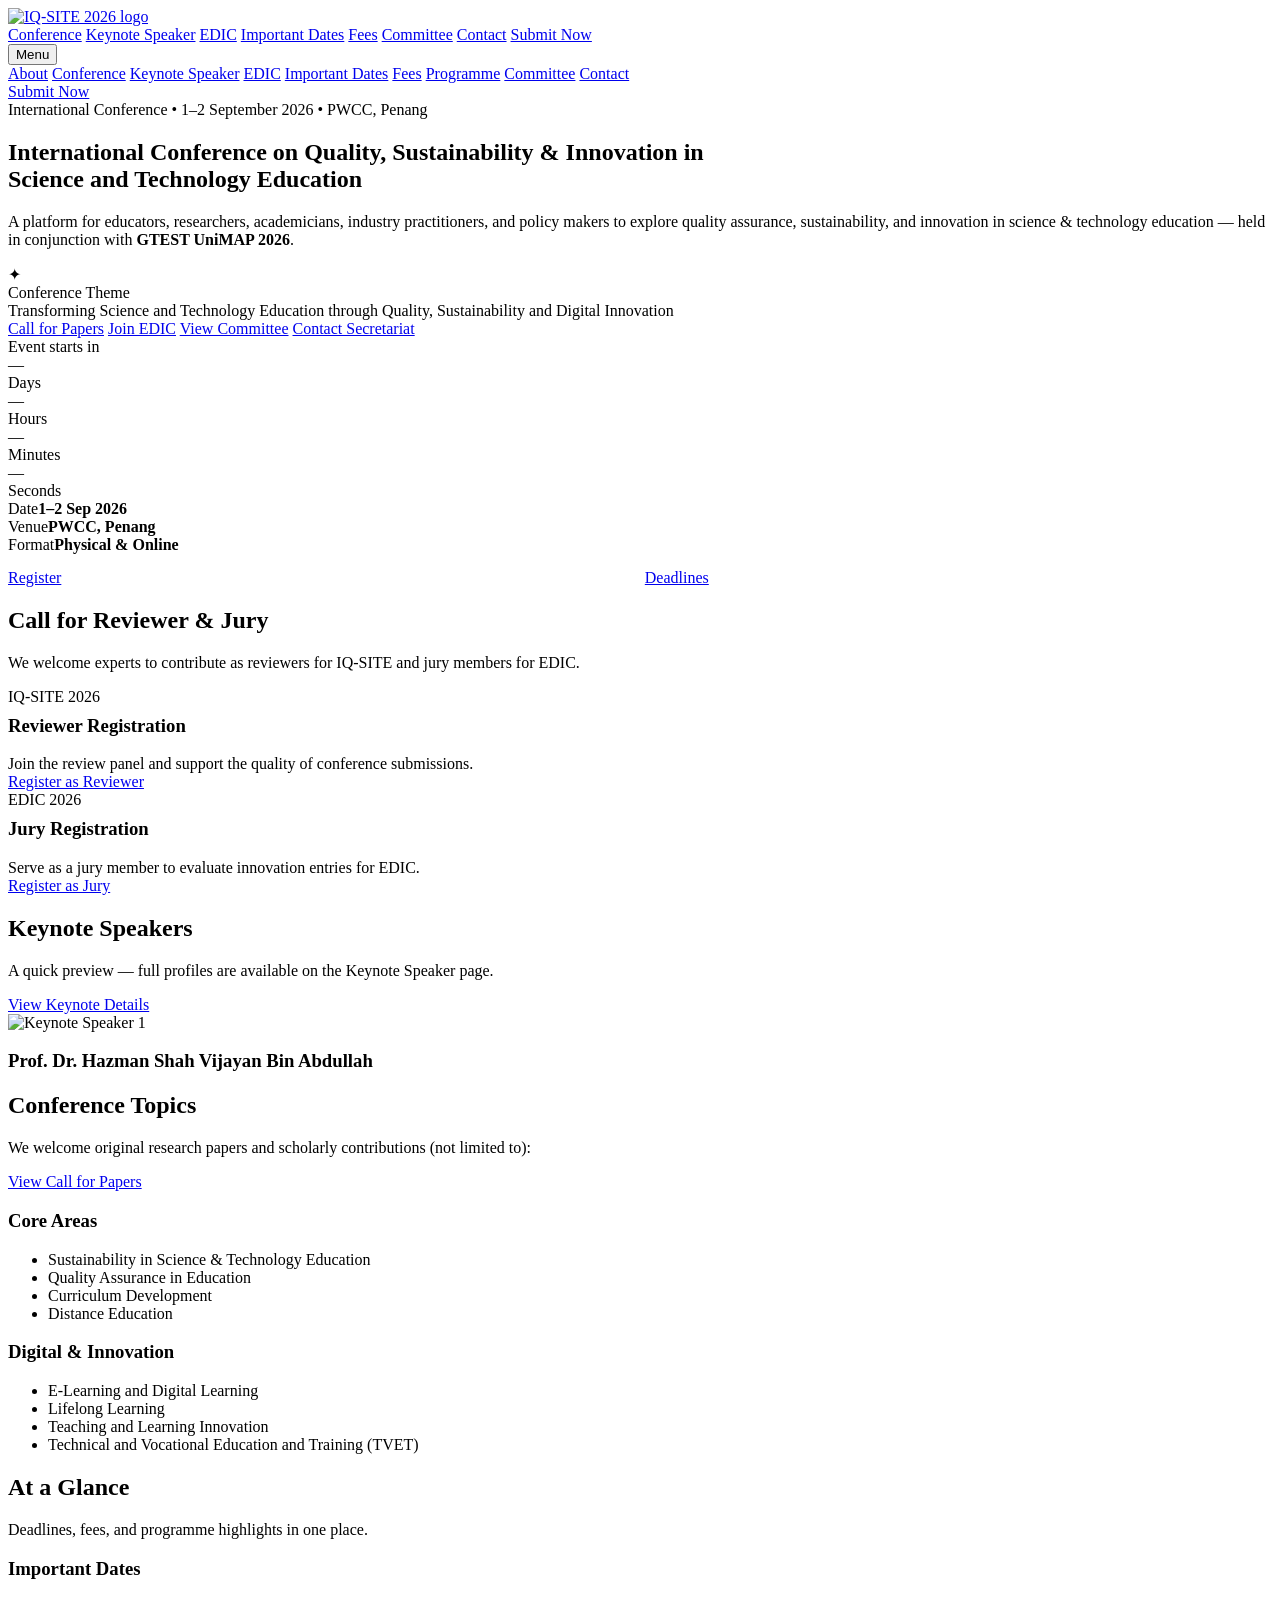
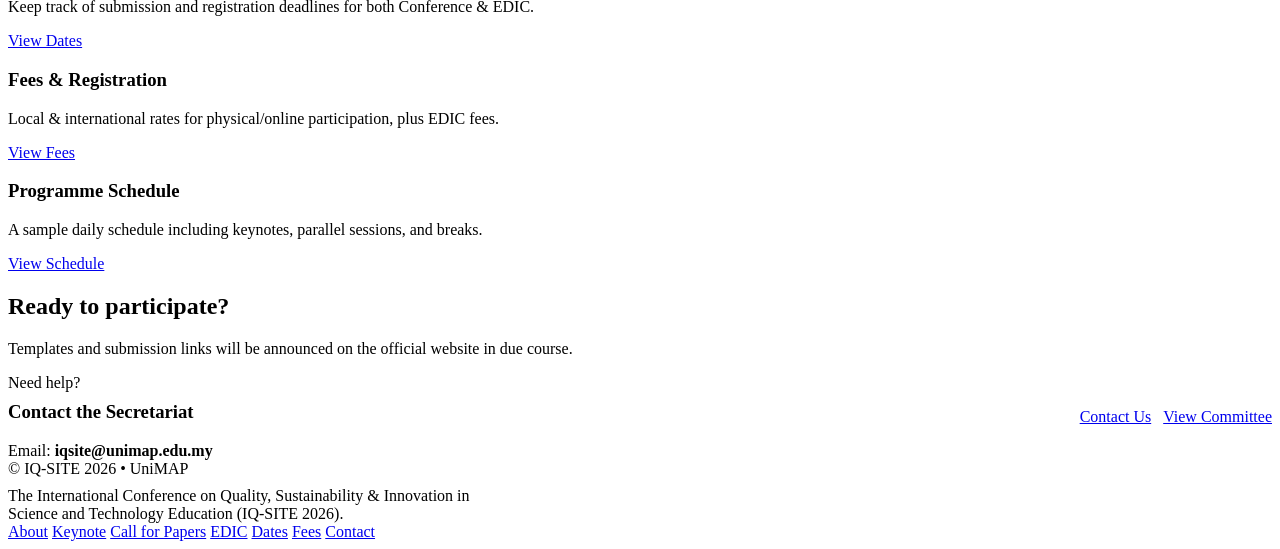
==== index.html @ a496e846 "Add files via upload" ====
<!doctype html>
<html lang="en">

<head>
  <meta charset="utf-8" />
  <meta name="viewport" content="width=device-width, initial-scale=1" />
  <meta name="color-scheme" content="dark light" />
  <title>IQ-SITE 2026 | Home</title>
  <link rel="stylesheet" href="assets/css/style.css" />
</head>

<body>
  <div class="blob b1"></div>
  <div class="blob b2"></div>
  <div class="blob b3"></div>

  <header>
    <div class="container nav">
      <a class="brand" href="index.html" aria-label="IQ-SITE 2026 Home">
        <img class="brand-logo" src="assets/img/logo.jpg" alt="IQ-SITE 2026 logo" />
      </a>

      <nav class="navlinks" aria-label="Primary">
        <a href="pages/conference.html">Conference</a>
        <a href="pages/keynote.html">Keynote Speaker</a>
        <a href="pages/edic.html">EDIC</a>
        <a href="pages/dates.html">Important Dates</a>
        <a href="pages/fees.html">Fees</a>
        <a href="pages/committee.html">Committee</a>
        <a href="pages/contact.html">Contact</a>
        <a class="btn small primary nav-cta" href="https://confbay.com/" target="_blank" rel="noopener">Submit Now</a>
      </nav>

      <button class="menu-btn" id="menuBtn" aria-expanded="false" aria-controls="menuPanel">Menu</button>
    </div>

    <div class="container menu-panel" id="menuPanel" aria-label="Mobile menu">
      <a href="pages/about.html">About</a>
      <a href="pages/conference.html">Conference</a>
      <a href="pages/keynote.html">Keynote Speaker</a>
      <a href="pages/edic.html">EDIC</a>
      <a href="pages/dates.html">Important Dates</a>
      <a href="pages/fees.html">Fees</a>
      <a href="pages/programme.html">Programme</a>
      <a href="pages/committee.html">Committee</a>
      <a href="pages/contact.html">Contact</a>
      <div class="menu-cta">
        <a class="btn primary" href="https://confbay.com/" target="_blank" rel="noopener">Submit Now</a>
      </div>
    </div>
  </header>


  <main>
    <section class="hero">
      <div class="container hero-grid">
        <div>
          <div class="badge reveal">International Conference • 1–2 September 2026 • PWCC, Penang</div>
          <h1 class="reveal">International Conference on Quality, Sustainability &amp; Innovation in<br />Science and
            Technology Education</h1>
          <p class="lead reveal">
            A platform for educators, researchers, academicians, industry practitioners, and policy makers to explore
            quality assurance, sustainability, and innovation in science &amp; technology education — held in
            conjunction
            with <strong>GTEST UniMAP 2026</strong>.
          </p>



<div class="theme-banner reveal">
  <div class="theme-icon" aria-hidden="true">✦</div>
  <div class="theme-content">
    <div class="theme-label">Conference Theme</div>
    <div class="theme-title">
      Transforming Science and Technology Education through Quality, Sustainability and Digital Innovation
    </div>
  </div>
</div>

          <div class="hero-actions reveal">
            <a class="btn primary" href="pages/conference.html">Call for Papers</a>
            <a class="btn" href="pages/edic.html">Join EDIC</a>
            <a class="btn" href="pages/committee.html">View Committee</a>
            <a class="btn ghost" href="pages/contact.html">Contact Secretariat</a>
          </div>
        </div>

        <aside class="hero-card reveal" aria-label="Event at a glance">
          <div class="img" role="img" aria-label="Venue placeholder image"></div>
          <div class="body">
            <div class="kicker">Event starts in</div>
            <div id="countdown" class="countdown" aria-live="polite">
              <div class="pill">
                <div class="num" id="cdDays">—</div>
                <div class="lbl">Days</div>
              </div>
              <div class="pill">
                <div class="num" id="cdHours">—</div>
                <div class="lbl">Hours</div>
              </div>
              <div class="pill">
                <div class="num" id="cdMins">—</div>
                <div class="lbl">Minutes</div>
              </div>
              <div class="pill">
                <div class="num" id="cdSecs">—</div>
                <div class="lbl">Seconds</div>
              </div>
            </div>

            <div class="meta">
              <div class="row"><span>Date</span><strong>1–2 Sep 2026</strong></div>
              <div class="row"><span>Venue</span><strong>PWCC, Penang</strong></div>
              <div class="row"><span>Format</span><strong>Physical &amp; Online</strong></div>
            </div>

            <div style="display:flex; gap:.6rem; flex-wrap:wrap; margin-top: .95rem;">
              <a class="btn primary" href="pages/fees.html" style="flex:1;">Register</a>
              <a class="btn" href="pages/dates.html" style="flex:1;">Deadlines</a>
            </div>
          </div>
        </aside>
      </div>
    </section>

<section id="call-reviewer-jury">
  <div class="container">
    <div class="section-head">
      <div>
        <h2 class="reveal">Call for Reviewer &amp; Jury</h2>
        <p class="reveal">We welcome experts to contribute as reviewers for IQ-SITE and jury members for EDIC.</p>
      </div>
    </div>

    <div class="card reveal call-card">
      <div class="call-grid">
        <div>
          <div class="badge">IQ-SITE 2026</div>
          <h3 style="margin-top:.55rem;">Reviewer Registration</h3>
          <p class="muted" style="margin:.2rem 0 0;">
            Join the review panel and support the quality of conference submissions.
          </p>
          <div class="call-actions">
            <a class="btn primary" href="REPLACE_REVIEWER_LINK" target="_blank" rel="noopener">Register as Reviewer</a>
          </div>
        </div>

        <div>
          <div class="badge">EDIC 2026</div>
          <h3 style="margin-top:.55rem;">Jury Registration</h3>
          <p class="muted" style="margin:.2rem 0 0;">
            Serve as a jury member to evaluate innovation entries for EDIC.
          </p>
          <div class="call-actions">
            <a class="btn" href="jury_registration.html">Register as Jury</a>
          </div>
        </div>
      </div>
    </div>

  </div>
</section>

    <section id="keynotes">
      <div class="container">
        <div class="section-head">
          <div>
            <h2 class="reveal">Keynote Speakers</h2>
            <p class="reveal">A quick preview — full profiles are available on the Keynote Speaker page.</p>
          </div>
          <a class="btn reveal" href="pages/keynote.html">View Keynote Details</a>
        </div>

        <div class="grid3">
          <article class="card reveal keynote-mini">
            <img class="avatar" src="assets/img/keynote-1.jpg" alt="Keynote Speaker 1" />
            <h3>Prof. Dr. Hazman Shah Vijayan Bin Abdullah</h3>
          </article>

          <!-----
          <article class="card reveal keynote-mini">
            <img class="avatar" src="assets/img/keynote-2.jpg" alt="Keynote Speaker 2" />
            <h3>Prof. / Dr. Full Name</h3>
            <p class="muted">Institution / Organization</p>
          </article>

          <article class="card reveal keynote-mini">
            <img class="avatar" src="assets/img/keynote-3.jpg" alt="Keynote Speaker 3" />
            <h3>Prof. / Dr. Full Name</h3>
            <p class="muted">Institution / Organization</p>
          </article>

          -->
        </div>
      </div>
    </section>

    <section>
      <div class="container">
        <div class="section-head">
          <div>
            <h2 class="reveal">Conference Topics</h2>
            <p class="reveal">We welcome original research papers and scholarly contributions (not limited to):</p>
          </div>
          <a class="btn reveal" href="pages/conference.html">View Call for Papers</a>
        </div>

        <div class="grid2">
          <div class="card reveal">
            <h3>Core Areas</h3>
            <ul class="list">
              <li>Sustainability in Science &amp; Technology Education</li>
              <li>Quality Assurance in Education</li>
              <li>Curriculum Development</li>
              <li>Distance Education</li>
            </ul>
          </div>
          <div class="card reveal">
            <h3>Digital &amp; Innovation</h3>
            <ul class="list">
              <li>E-Learning and Digital Learning</li>
              <li>Lifelong Learning</li>
              <li>Teaching and Learning Innovation</li>
              <li>Technical and Vocational Education and Training (TVET)</li>
            </ul>
          </div>
        </div>
      </div>
    </section>

    <section>
      <div class="container">
        <div class="section-head">
          <div>
            <h2 class="reveal">At a Glance</h2>
            <p class="reveal">Deadlines, fees, and programme highlights in one place.</p>
          </div>
        </div>

        <div class="grid3">
          <div class="card reveal">
            <h3>Important Dates</h3>
            <p>Keep track of submission and registration deadlines for both Conference &amp; EDIC.</p>
            <div style="margin-top: .9rem;">
              <a class="btn" href="pages/dates.html">View Dates</a>
            </div>
          </div>

          <div class="card reveal">
            <h3>Fees &amp; Registration</h3>
            <p>Local &amp; international rates for physical/online participation, plus EDIC fees.</p>
            <div style="margin-top: .9rem;">
              <a class="btn" href="pages/fees.html">View Fees</a>
            </div>
          </div>

          <div class="card reveal">
            <h3>Programme Schedule</h3>
            <p>A sample daily schedule including keynotes, parallel sessions, and breaks.</p>
            <div style="margin-top: .9rem;">
              <a class="btn" href="pages/programme.html">View Schedule</a>
            </div>
          </div>
        </div>
      </div>
    </section>

    <section>
      <div class="container">
        <div class="section-head">
          <div>
            <h2 class="reveal">Ready to participate?</h2>
            <p class="reveal">Templates and submission links will be announced on the official website in due course.
            </p>
          </div>
        </div>

        <div class="card reveal"
          style="display:flex; align-items:center; justify-content:space-between; gap: 1rem; flex-wrap:wrap;">
          <div>
            <div class="badge">Need help?</div>
            <h3 style="margin-top:.55rem;">Contact the Secretariat</h3>
            <p style="margin:.2rem 0 0; color: var(--muted);">Email: <strong>iqsite@unimap.edu.my</strong></p>
          </div>
          <div style="display:flex; gap:.75rem; flex-wrap:wrap;">
            <a class="btn primary" href="pages/contact.html">Contact Us</a>
            <a class="btn" href="pages/committee.html">View Committee</a>
          </div>
        </div>
      </div>
    </section>
  </main>


  <footer>
    <div class="container footer-grid">
      <div>
        <div class="badge">© <span id="year"></span> IQ-SITE 2026 • UniMAP</div>
        <div class="muted" style="margin-top:.6rem; max-width: 62ch;">
          The International Conference on Quality, Sustainability &amp; Innovation in Science and Technology Education
          (IQ-SITE 2026).
        </div>
      </div>
      <div class="links">
        <a href="pages/about.html">About</a>
        <a href="pages/keynote.html">Keynote</a>
        <a href="pages/conference.html">Call for Papers</a>
        <a href="pages/edic.html">EDIC</a>
        <a href="pages/dates.html">Dates</a>
        <a href="pages/fees.html">Fees</a>
        <a href="pages/contact.html">Contact</a>
      </div>
    </div>
  </footer>

  <script src="assets/js/main.js"></script>
</body>

</html>
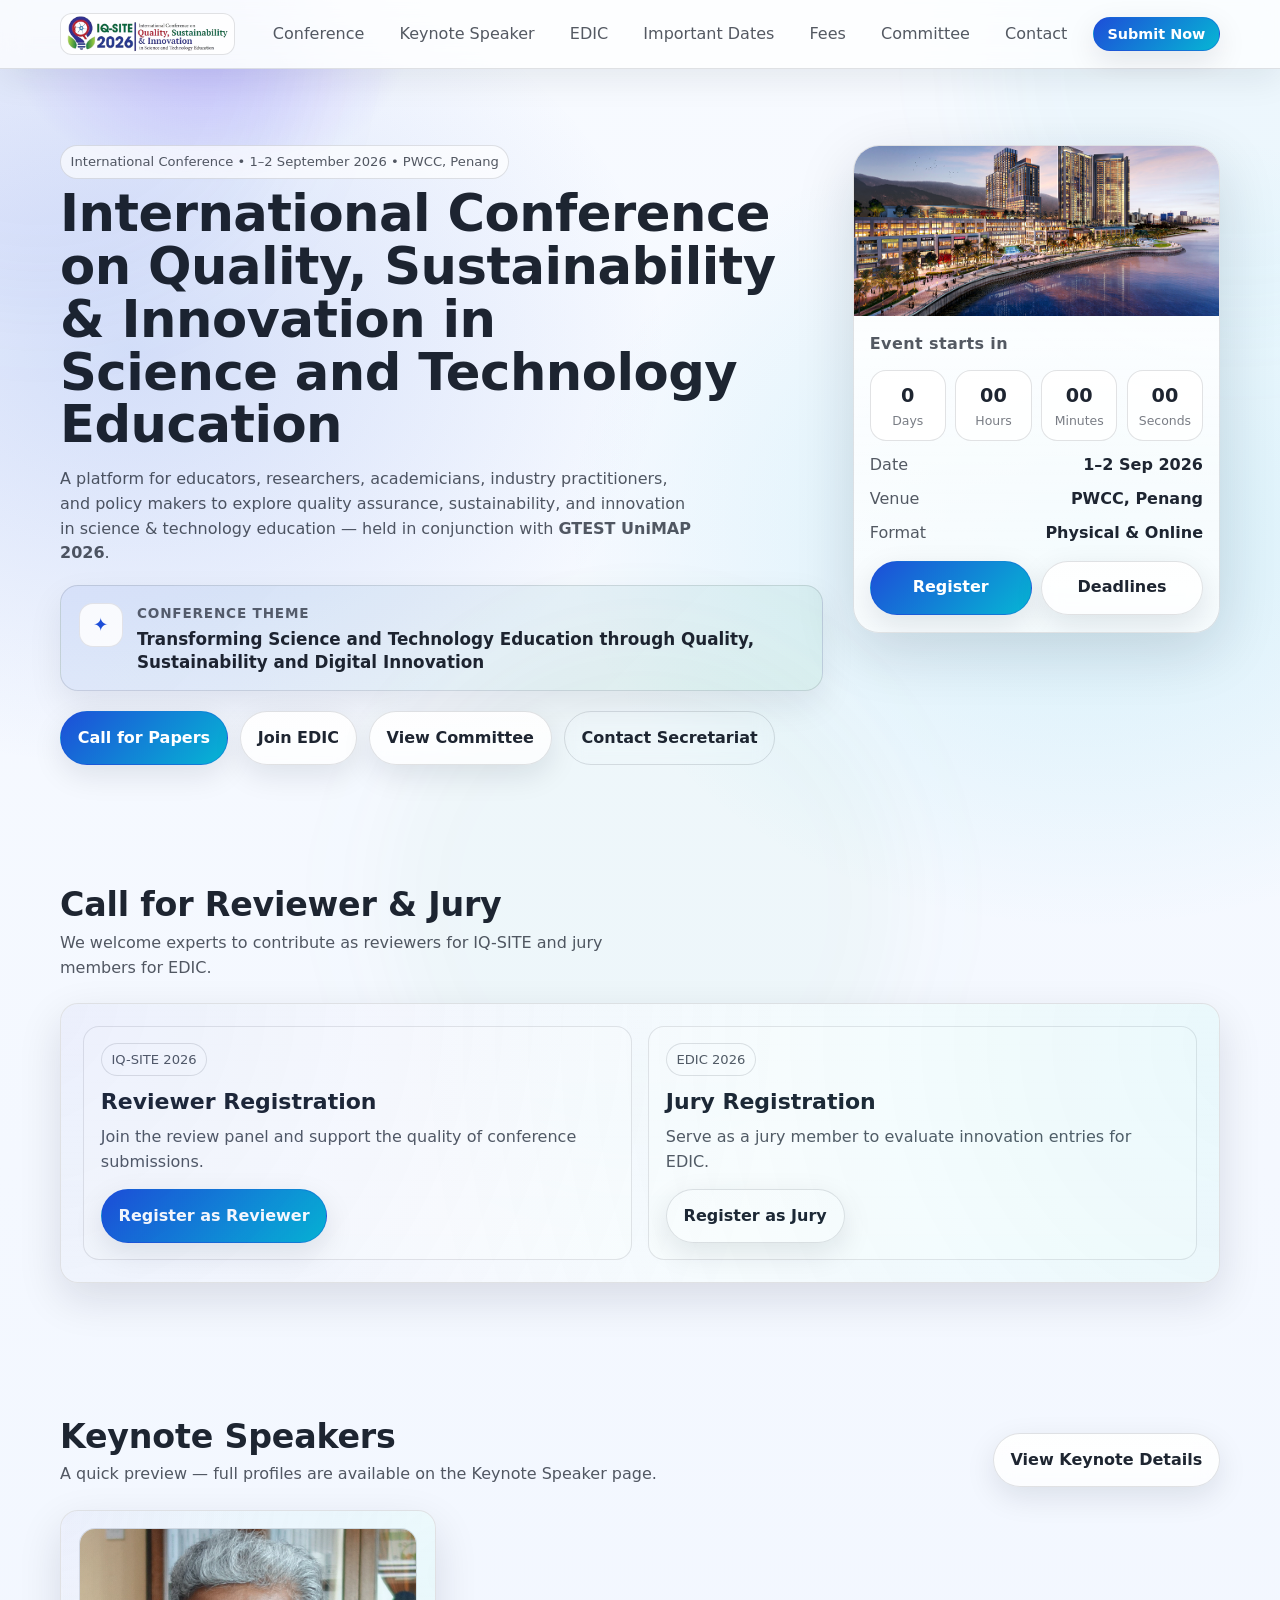
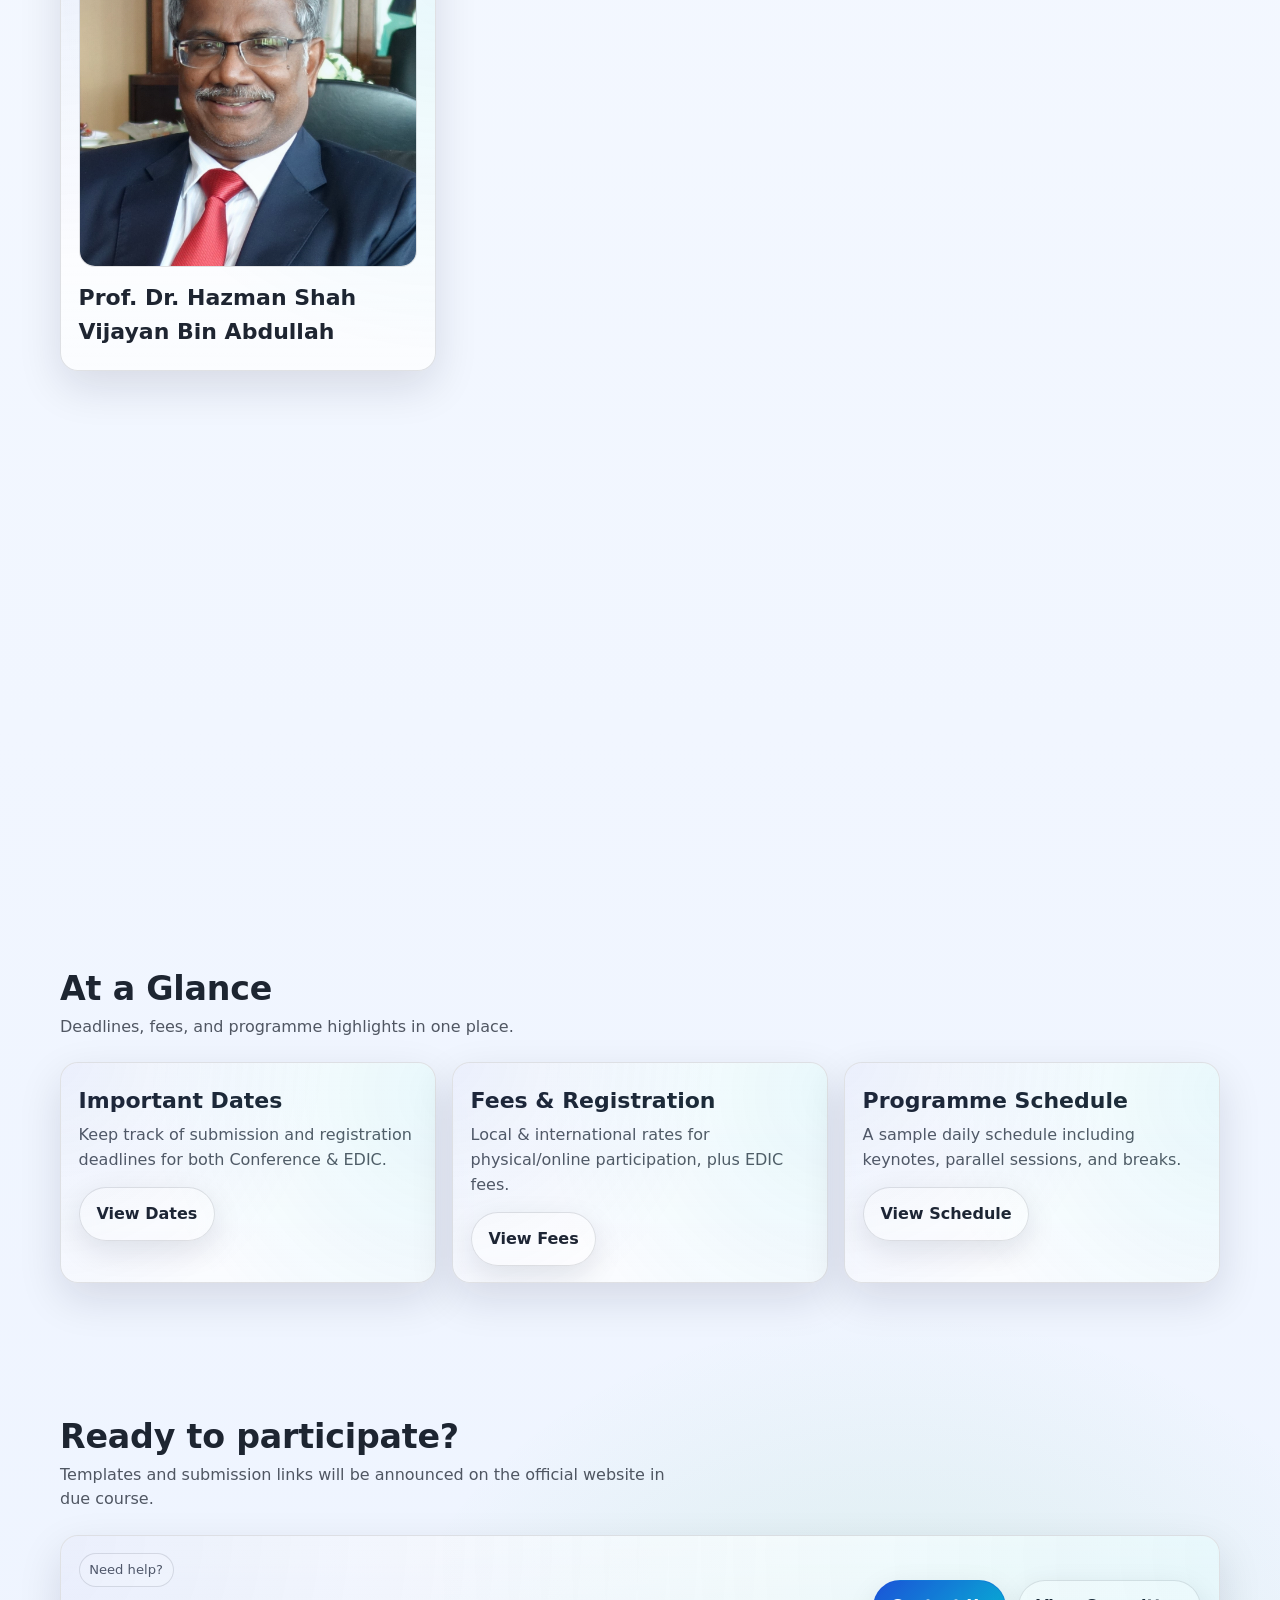
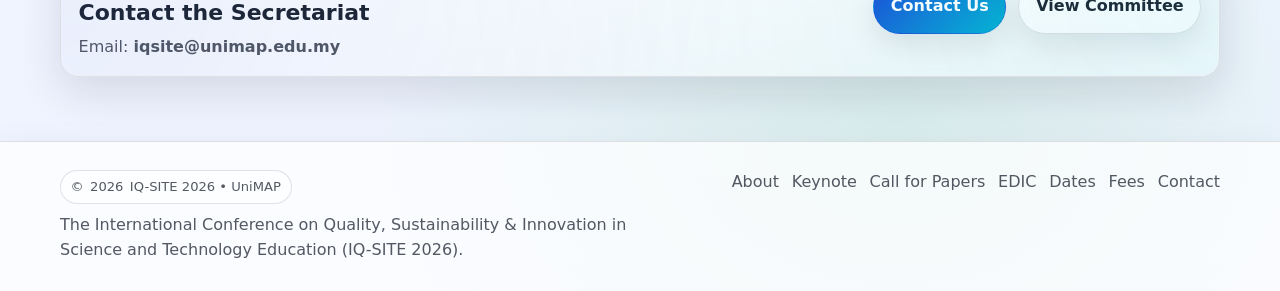
==== commit dd7d5754: "Add files via upload" ====
--- a/assets/css/style.css
+++ b/assets/css/style.css
@@ -0,0 +1,1069 @@
+/* IQ-SITE 2026 — Elegant conference microsite
+   External CSS (FINAL) — Mobile & Tablet Friendly
+   -------------------------------------------------- */
+
+:root{
+  /* Light & bright palette (confirmed) */
+  --bg0:#F7FAFF;
+  --bg1:#EEF4FF;
+
+  --card: rgba(255,255,255,.78);
+  --card2: rgba(255,255,255,.90);
+  --stroke: rgba(12,18,32,.12);
+
+  --text: rgba(11,18,32,.92);
+  --muted: rgba(11,18,32,.70);
+  --muted2: rgba(11,18,32,.55);
+
+  /* Core brand */
+  --brand:#1D4ED8;   /* IQ blue */
+  --brand2:#06B6D4;  /* cyan */
+  --good:#16A34A;    /* sustainability green */
+
+  /* EDIC accents */
+  --warn:#F97316;    /* orange */
+  --accent:#7C3AED;  /* purple */
+  --bad:#EF4444;     /* red */
+
+  --shadow: 0 18px 60px rgba(14,20,40,.14);
+  --radius: 18px;
+  --radius2: 26px;
+
+  --max: 1160px;
+  --pad: clamp(16px, 3vw, 28px);
+  --h1: clamp(30px, 4vw, 54px);
+  --h2: clamp(22px, 2.6vw, 34px);
+  --h3: clamp(16px, 1.8vw, 22px);
+  --body: clamp(14px, 1.25vw, 16px);
+}
+
+*{ box-sizing:border-box; }
+html{ scroll-behavior:smooth; overflow-x:hidden; } /* IMPORTANT: stop mobile horizontal scroll */
+body{
+  margin:0;
+  font-family: ui-sans-serif, system-ui, -apple-system, Segoe UI, Roboto, Inter, Arial, "Apple Color Emoji","Segoe UI Emoji";
+  font-size: var(--body);
+  line-height:1.55;
+  color:var(--text);
+  background: radial-gradient(900px 700px at 10% 10%, rgba(29,78,216,.16), transparent 60%),
+              radial-gradient(900px 700px at 85% 15%, rgba(6,182,212,.14), transparent 58%),
+              radial-gradient(900px 700px at 70% 95%, rgba(22,163,74,.10), transparent 58%),
+              linear-gradient(180deg, var(--bg0), var(--bg1));
+  overflow-x:hidden; /* IMPORTANT: stop mobile horizontal scroll */
+}
+
+a{ color:inherit; text-decoration:none; }
+a:hover{ text-decoration:underline; }
+img{ max-width:100%; display:block; }
+
+.container{
+  width: min(var(--max), calc(100% - 2*var(--pad)));
+  margin: 0 auto;
+}
+
+/* Buttons */
+.btn{
+  display:inline-flex; align-items:center; justify-content:center; gap:.55rem;
+  padding: .85rem 1.05rem;
+  border-radius: 999px;
+  border:1px solid var(--stroke);
+  background: linear-gradient(180deg, rgba(255,255,255,.92), rgba(255,255,255,.72));
+  backdrop-filter: blur(10px);
+  -webkit-backdrop-filter: blur(10px);
+  box-shadow: 0 10px 30px rgba(14,20,40,.10);
+  transition: transform .2s ease, border-color .2s ease, background .2s ease, box-shadow .2s ease;
+  font-weight: 650;
+}
+.btn:hover{
+  transform: translateY(-2px);
+  text-decoration:none;
+  border-color: rgba(12,18,32,.20);
+  box-shadow: 0 14px 44px rgba(14,20,40,.12);
+}
+.btn:active{ transform: translateY(0px); }
+.btn.primary{
+  border-color: rgba(29,78,216,.35);
+  background: linear-gradient(135deg, var(--brand), var(--brand2));
+  color: #ffffff;
+}
+.btn.ghost{
+  background: transparent;
+  border-color: var(--stroke);
+  box-shadow: none;
+}
+.badge{
+  display:inline-flex; align-items:center; gap:.4rem;
+  padding:.35rem .6rem;
+  border-radius: 999px;
+  font-size: .82rem;
+  color: var(--muted);
+  border:1px solid var(--stroke);
+  background: rgba(255,255,255,.65);
+}
+.muted{ color: var(--muted); }
+
+/* Top nav */
+header{
+  position: sticky; top:0; z-index: 50;
+  backdrop-filter: blur(14px);
+  -webkit-backdrop-filter: blur(14px);
+  background: rgba(255,255,255,.72);
+  box-shadow: 0 10px 34px rgba(14,20,40,.08);
+  border-bottom: 1px solid var(--stroke);
+}
+.nav{
+  display:flex; align-items:center; justify-content:space-between;
+  padding: .8rem 0;
+}
+.brand{ display:flex; align-items:center; gap:.75rem; }
+
+.brand-logo{
+  height: 42px;
+  width: auto;
+  max-width: 220px;
+  object-fit: contain;
+  border-radius: 12px;
+  border: 1px solid var(--stroke);
+  background: rgba(255,255,255,.80);
+}
+
+.navlinks{ display:flex; gap:.8rem; align-items:center; }
+.navlinks a{
+  padding:.55rem .7rem;
+  border-radius: 999px;
+  color: var(--muted);
+  transition: background .2s ease, color .2s ease;
+}
+.navlinks a:hover{
+  background: rgba(11,18,32,.04);
+  color: var(--text);
+  text-decoration:none;
+}
+.navlinks .btn.small{
+  padding: .55rem .85rem;
+  font-size: .9rem;
+  line-height: 1;
+}
+.navlinks .nav-cta{ margin-left: .1rem; }
+
+.menu-btn{
+  display:none;
+  border:1px solid var(--stroke);
+  background: rgba(255,255,255,.65);
+  color: var(--text);
+  border-radius: 12px;
+  padding:.55rem .7rem;
+}
+
+/* Mobile menu panel (JS toggle) */
+.menu-panel{
+  display:none;
+  padding: 0 0 1rem 0;
+}
+.menu-panel a{
+  display:block;
+  padding:.75rem .5rem;
+  color: var(--muted);
+  border-radius: 12px;
+}
+.menu-panel a:hover{
+  background: rgba(11,18,32,.04);
+  color: var(--text);
+  text-decoration:none;
+}
+.menu-cta{ margin-top: .75rem; }
+.menu-cta .btn{ width: 100%; }
+
+/* EDIC logo placeholder styles */
+.edic-logo-wrap{
+  display:flex;
+  align-items:center;
+  gap: 1rem;
+  flex-wrap:wrap;
+  margin-top: .9rem;
+}
+.edic-logo{
+  height: 72px;
+  width: auto;
+  max-width: 320px;
+  object-fit: contain;
+  border-radius: 14px;
+  border: 1px solid var(--stroke);
+  background: rgba(255,255,255,.85);
+  padding: .35rem .55rem;
+}
+
+/* Keynote mini avatar (square) */
+.avatar{
+  width: 100%;
+  aspect-ratio: 1 / 1;
+  height: auto;
+  border-radius: 16px;
+  object-fit: cover;
+  object-position: center;
+  border: 1px solid var(--stroke);
+  background: rgba(255,255,255,.85);
+  margin-bottom: .85rem;
+}
+
+/* Keynote detail row (small photo left) */
+.keynote-row{
+  display:flex;
+  gap: 1rem;
+  align-items:center;
+  flex-wrap:wrap;
+}
+.keynote-photo{
+  width: 96px;
+  height: 96px;
+  border-radius: 18px;
+  object-fit: cover;
+  border: 1px solid var(--stroke);
+  background: rgba(255,255,255,.85);
+}
+
+hr.soft{
+  border: 0;
+  border-top: 1px solid var(--stroke);
+  margin: 1rem 0;
+}
+
+/* Hero */
+.hero{
+  position: relative;
+  padding: clamp(46px, 6vw, 76px) 0 clamp(30px, 4vw, 50px);
+  overflow:hidden; /* IMPORTANT: prevent pseudo-element causing horizontal scroll on iOS */
+}
+.hero::before{
+  content:"";
+  position:absolute;
+  inset: -240px -80px auto -80px;
+  height: 520px;
+  background: radial-gradient(closest-side at 20% 40%, rgba(124,92,255,.32), transparent 70%),
+              radial-gradient(closest-side at 72% 25%, rgba(0,215,255,.22), transparent 70%);
+  pointer-events:none;
+}
+.hero-grid{
+  display:grid;
+  grid-template-columns: 1.35fr .65fr;
+  gap: clamp(18px, 3vw, 30px);
+  align-items: start;
+}
+
+.kicker{ color: var(--muted); font-weight:650; letter-spacing: .4px; }
+h1{ margin:.55rem 0 1rem; font-size: var(--h1); line-height:1.03; letter-spacing:-.5px; }
+.lead{ color: var(--muted); max-width: 62ch; }
+.hero-actions{ display:flex; gap:.75rem; flex-wrap:wrap; margin-top: 1.25rem; }
+
+.hero-card{
+  border-radius: var(--radius2);
+  border: 1px solid var(--stroke);
+  background: linear-gradient(180deg, rgba(255,255,255,.92), rgba(255,255,255,.72));
+  box-shadow: var(--shadow);
+  overflow:hidden;
+  position: relative;
+}
+.hero-card .img{
+  height: 170px;
+  background: url("../img/pwcc.jpg") center/cover no-repeat;
+  filter: saturate(1.05) contrast(1.04);
+}
+.hero-card .body{ padding: 1rem 1rem 1.1rem; }
+.hero-card .meta{
+  display:grid; gap:.55rem;
+  margin-top:.75rem;
+}
+.meta .row{
+  display:flex; justify-content:space-between; gap:.75rem;
+  color: var(--muted);
+}
+.meta .row strong{ color: var(--text); font-weight: 650; }
+
+/* Countdown */
+.countdown{
+  display:grid;
+  grid-template-columns: repeat(4, 1fr);
+  gap:.6rem;
+  margin-top: .8rem;
+}
+.pill{
+  text-align:center;
+  padding:.65rem .4rem;
+  border-radius: 16px;
+  border: 1px solid var(--stroke);
+  background: rgba(255,255,255,.85);
+}
+.pill .num{ font-size: 1.2rem; font-weight: 800; letter-spacing:.2px; }
+.pill .lbl{ font-size: .78rem; color: var(--muted2); }
+
+/* Sections */
+section{ padding: clamp(36px, 5vw, 70px) 0; }
+.section-head{
+  display:flex; align-items:flex-end; justify-content:space-between;
+  gap: 1rem;
+  margin-bottom: 1.4rem;
+}
+.section-head h2{ margin:0; font-size: var(--h2); letter-spacing:-.2px; }
+.section-head p{ margin:0; color: var(--muted); max-width: 60ch; }
+
+.grid3{
+  display:grid;
+  grid-template-columns: repeat(3, 1fr);
+  gap: 1rem;
+}
+.grid2{
+  display:grid;
+  grid-template-columns: repeat(2, 1fr);
+  gap: 1rem;
+}
+
+.card{
+  border-radius: var(--radius);
+  border: 1px solid var(--stroke);
+  background: linear-gradient(180deg, rgba(255,255,255,.88), rgba(255,255,255,.68));
+  padding: 1.1rem 1.1rem 1.0rem;
+  box-shadow: 0 16px 44px rgba(14,20,40,.12);
+  position: relative;
+  overflow:hidden;
+}
+.card::after{
+  content:"";
+  position:absolute; inset:-40% -40%;
+  background: radial-gradient(circle at 20% 20%, rgba(29,78,216,.10), transparent 45%),
+              radial-gradient(circle at 80% 30%, rgba(6,182,212,.10), transparent 50%);
+  opacity:.85;
+  pointer-events:none;
+}
+.card > *{ position: relative; }
+.card h3{ margin:.2rem 0 .35rem; font-size: var(--h3); }
+.card p{ margin:.2rem 0 0; color: var(--muted); }
+
+.icon{
+  width: 40px; height: 40px;
+  border-radius: 14px;
+  display:grid; place-items:center;
+  border: 1px solid var(--stroke);
+  background: rgba(255,255,255,.70);
+}
+
+.list{
+  display:grid;
+  gap:.55rem;
+  margin:.85rem 0 0;
+  padding:0;
+  list-style:none;
+}
+.list li{
+  display:flex;
+  gap:.6rem;
+  align-items:flex-start;
+  color: var(--muted);
+}
+.list li::before{
+  content:"";
+  width: 10px; height: 10px;
+  border-radius: 999px;
+  margin-top: .4rem;
+  background: linear-gradient(135deg, var(--brand), var(--brand2));
+  flex: 0 0 10px;
+}
+
+/* Tables */
+.table{
+  width:100%;
+  border-collapse: collapse;
+  overflow:hidden;
+  border-radius: var(--radius);
+  border: 1px solid var(--stroke);
+}
+.table th, .table td{
+  padding: .85rem .9rem;
+  text-align:left;
+  border-bottom: 1px solid rgba(12,18,32,.08);
+}
+.table th{ color: var(--muted); font-weight: 700; background: rgba(11,18,32,.03); }
+.table tr:last-child td{ border-bottom:none; }
+.table td{ color: var(--text); }
+.table small{ color: var(--muted2); }
+
+/* Footer */
+footer{
+  border-top: 1px solid var(--stroke);
+  background: rgba(255,255,255,.72);
+  box-shadow: 0 10px 34px rgba(14,20,40,.08);
+  padding: 28px 0;
+}
+.footer-grid{
+  display:flex; justify-content:space-between; gap: 1.5rem; flex-wrap:wrap;
+}
+.footer-grid .muted{ color: var(--muted); }
+.footer-grid .links{ display:flex; gap:.8rem; flex-wrap:wrap; }
+.footer-grid .links a{ color: var(--muted); }
+.footer-grid .links a:hover{ color: var(--text); }
+
+/* Scroll reveal */
+.reveal{
+  opacity:0; transform: translateY(14px);
+  transition: opacity .8s ease, transform .8s ease;
+}
+.reveal.in-view{ opacity:1; transform: translateY(0px); }
+
+/* Decorative blobs — FIXED to avoid expanding page width on iOS */
+.blob{
+  position: fixed; /* IMPORTANT: fixed prevents scroll-width issues */
+  width: 520px; height: 520px;
+  border-radius: 999px;
+  filter: blur(40px);
+  opacity: .22;
+  pointer-events:none;
+  mix-blend-mode: multiply;
+  animation: floaty 12s ease-in-out infinite;
+  z-index: 0;
+}
+.blob.b1{ background: rgba(29,78,216,.22); top:-220px; left:-220px; }
+.blob.b2{ background: rgba(6,182,212,.18); top:-200px; right:-220px; animation-delay:-4s; }
+.blob.b3{ background: rgba(22,163,74,.14); bottom:-260px; left: 30%; animation-delay:-7s; }
+@keyframes floaty{
+  0%, 100%{ transform: translate(0,0) scale(1); }
+  50%{ transform: translate(18px, 22px) scale(1.05); }
+}
+
+/* Page header */
+.pagehead{ padding: 28px 0 10px; }
+.breadcrumb{ color: var(--muted2); font-size:.88rem; }
+.pagehead h2{ margin:.35rem 0 .35rem; font-size: var(--h2); }
+.pagehead p{ margin:0; color: var(--muted); max-width: 72ch; }
+
+/* Award cards - color by tier */
+.award-card{
+  position: relative;
+  overflow: hidden;
+  border: 1px solid rgba(12,18,32,.12);
+}
+.award-card::before{
+  content:"";
+  position:absolute;
+  left:0; top:0;
+  width:6px; height:100%;
+  background: var(--award-accent, #1D4ED8);
+}
+.award-card::after{
+  content:"";
+  position:absolute;
+  inset:-40%;
+  background: radial-gradient(circle at 20% 10%, rgba(0,0,0,.10), transparent 60%);
+  opacity: .18;
+  transform: rotate(12deg);
+  pointer-events:none;
+}
+.award-card .badge{
+  background: rgba(255,255,255,.75);
+  border: 1px solid rgba(12,18,32,.12);
+  color: rgba(12,18,32,.72);
+}
+.award-card:hover{
+  box-shadow: 0 16px 40px rgba(12,18,32,.10);
+  transform: translateY(-2px);
+}
+.award-card.gold   { --award-accent: #D4AF37; } /* Gold */
+.award-card.silver { --award-accent: #9CA3AF; } /* Silver */
+.award-card.bronze { --award-accent: #CD7F32; } /* Bronze */
+
+/* Theme banner (for long theme text) */
+.theme-banner{
+  margin-top: 1.2rem;
+  display: flex;
+  gap: .9rem;
+  align-items: flex-start;
+  padding: 1.05rem 1.1rem;
+  border-radius: 18px;
+  background: linear-gradient(135deg, rgba(29,78,216,.08), rgba(22,163,74,.07));
+  border: 1px solid rgba(12,18,32,.12);
+  box-shadow: 0 14px 34px rgba(12,18,32,.08);
+}
+.theme-icon{
+  flex: 0 0 auto;
+  width: 44px;
+  height: 44px;
+  border-radius: 14px;
+  display: grid;
+  place-items: center;
+  font-size: 1.15rem;
+  font-weight: 800;
+  color: var(--brand);
+  background: rgba(255,255,255,.85);
+  border: 1px solid rgba(12,18,32,.10);
+}
+.theme-content{ min-width: 0; }
+.theme-banner .theme-label{
+  font-size: .85rem;
+  font-weight: 800;
+  letter-spacing: .06em;
+  text-transform: uppercase;
+  color: rgba(12,18,32,.65);
+  margin-bottom: .25rem;
+}
+.theme-title{
+  font-size: 1.05rem;
+  font-weight: 800;
+  line-height: 1.35;
+  color: rgba(12,18,32,.92);
+  word-break: break-word;
+}
+
+/* Justify keynote long bio (if used) */
+p.muted-keynote{
+  text-align: justify;
+  text-justify: inter-word;
+  hyphens: auto;
+}
+
+/* ---------------------------
+   RESPONSIVE (Tablet & Phone)
+   --------------------------- */
+
+/* Tablet & down */
+@media (max-width: 980px){
+  .hero-grid{ grid-template-columns: 1fr; }
+
+  /* Better grids for tablet: 2 columns instead of 1 huge column */
+  .grid3{ grid-template-columns: repeat(2, minmax(0, 1fr)); }
+  .grid2{ grid-template-columns: 1fr; }
+
+  .navlinks{ display:none; }
+  .menu-btn{ display:inline-flex; }
+
+  .section-head{
+    flex-direction: column;
+    align-items: flex-start;
+    gap: .75rem;
+  }
+}
+
+/* Phone */
+@media (max-width: 720px){
+  .grid3{ grid-template-columns: 1fr; } /* phone = 1 column */
+
+  .brand-logo{ max-width: 170px; height: 38px; }
+
+  /* Make hero buttons stack nicely */
+  .hero-actions .btn{ width: 100%; justify-content: center; }
+
+  /* Reduce heavy glow to avoid iOS layout jitter */
+  .hero::before{
+    inset: -160px -40px auto -40px;
+    height: 420px;
+  }
+
+  /* Make blobs lighter/smaller on phones */
+  .blob{
+    width: 420px;
+    height: 420px;
+    opacity: .16;
+    filter: blur(36px);
+  }
+}
+
+/* Small phone */
+@media (max-width: 520px){
+  .container{ width: calc(100% - 2*var(--pad)); }
+
+  /* Countdown becomes 2x2 */
+  .countdown{ grid-template-columns: repeat(2, 1fr); }
+
+  /* Hero card buttons full width */
+  .hero-card .body > div[style*="display:flex"] .btn{
+    flex: 1 1 100%;
+  }
+
+  /* Theme banner tighten */
+  .theme-banner{
+    padding: .95rem 1rem;
+    gap: .75rem;
+  }
+  .theme-icon{ width: 40px; height: 40px; border-radius: 12px; }
+
+  /* Prevent very long words breaking layout */
+  h1, .theme-title, .lead{ overflow-wrap: anywhere; }
+}
+
+/* Keynote placeholder (Coming Soon) */
+.coming-wrap{
+  padding: clamp(42px, 6vw, 74px) 0;
+}
+
+.coming-card{
+  border-radius: var(--radius2);
+  border: 1px solid var(--stroke);
+  background: linear-gradient(180deg, rgba(255,255,255,.92), rgba(255,255,255,.72));
+  box-shadow: var(--shadow);
+  overflow: hidden;
+  position: relative;
+}
+
+.coming-card::before{
+  content:"";
+  position:absolute;
+  inset:-50% -30%;
+  background:
+    radial-gradient(circle at 25% 25%, rgba(29,78,216,.14), transparent 55%),
+    radial-gradient(circle at 75% 30%, rgba(6,182,212,.12), transparent 60%),
+    radial-gradient(circle at 55% 85%, rgba(22,163,74,.10), transparent 55%);
+  transform: rotate(10deg);
+  pointer-events:none;
+}
+
+.coming-inner{
+  position: relative;
+  padding: clamp(18px, 3vw, 28px);
+  display: grid;
+  gap: .85rem;
+}
+
+.coming-badge{
+  display:inline-flex;
+  align-items:center;
+  gap:.55rem;
+  width: fit-content;
+  padding: .45rem .75rem;
+  border-radius: 999px;
+  border: 1px solid rgba(29,78,216,.25);
+  background: rgba(255,255,255,.75);
+  color: var(--muted);
+  font-weight: 700;
+}
+
+.coming-title{
+  font-size: clamp(22px, 3vw, 34px);
+  line-height: 1.1;
+  margin: 0;
+  letter-spacing: -.3px;
+}
+
+.coming-desc{
+  margin: 0;
+  color: var(--muted);
+  max-width: 72ch;
+}
+
+.coming-actions{
+  display:flex;
+  gap:.75rem;
+  flex-wrap:wrap;
+  margin-top: .35rem;
+}
+
+.coming-actions .btn{
+  min-width: 220px;
+}
+
+@media (max-width: 720px){
+  .coming-actions .btn{
+    width: 100%;
+    min-width: 0;
+  }
+}
+/* EDIC – Competition Guidelines + Downloads */
+.guidelines-grid{
+  display:grid;
+  grid-template-columns: repeat(3, minmax(0, 1fr));
+  gap: 1rem;
+}
+
+.guideline-card{
+  border-radius: var(--radius);
+  border: 1px solid var(--stroke);
+  background: linear-gradient(180deg, rgba(255,255,255,.90), rgba(255,255,255,.70));
+  padding: 1.05rem 1.1rem;
+  box-shadow: 0 16px 44px rgba(14,20,40,.10);
+  position: relative;
+  overflow: hidden;
+}
+
+.guideline-card::after{
+  content:"";
+  position:absolute; inset:-45% -45%;
+  background: radial-gradient(circle at 25% 25%, rgba(29,78,216,.10), transparent 55%),
+              radial-gradient(circle at 80% 30%, rgba(6,182,212,.10), transparent 60%),
+              radial-gradient(circle at 60% 90%, rgba(22,163,74,.08), transparent 55%);
+  opacity:.9;
+  pointer-events:none;
+}
+.guideline-card > *{ position: relative; }
+
+.guideline-kicker{
+  display:inline-flex;
+  align-items:center;
+  gap:.5rem;
+  padding:.35rem .65rem;
+  border-radius:999px;
+  border:1px solid rgba(29,78,216,.22);
+  background: rgba(255,255,255,.72);
+  color: var(--muted);
+  font-weight: 750;
+  font-size: .85rem;
+}
+
+.guideline-title{
+  margin:.6rem 0 .35rem;
+  font-size: 1.05rem;
+  font-weight: 850;
+}
+
+.guideline-list{
+  margin: .55rem 0 0;
+  padding-left: 1.1rem;
+  color: var(--muted);
+}
+
+.guideline-list li{ margin: .35rem 0; }
+
+.download-box{
+  border-radius: var(--radius2);
+  border: 1px solid var(--stroke);
+  background: linear-gradient(135deg, rgba(29,78,216,.08), rgba(22,163,74,.07));
+  box-shadow: var(--shadow);
+  padding: clamp(16px, 2.6vw, 22px);
+  display:flex;
+  align-items:center;
+  justify-content:space-between;
+  gap: 1rem;
+  flex-wrap:wrap;
+}
+.download-box .text{
+  min-width: 240px;
+}
+.download-box h3{
+  margin:.15rem 0 .25rem;
+}
+.download-box p{
+  margin:0;
+  color: var(--muted);
+  max-width: 72ch;
+}
+.download-actions{
+  display:flex;
+  gap:.75rem;
+  flex-wrap:wrap;
+}
+.download-actions .btn{
+  min-width: 220px;
+}
+
+@media (max-width: 980px){
+  .guidelines-grid{ grid-template-columns: repeat(2, minmax(0, 1fr)); }
+}
+@media (max-width: 720px){
+  .guidelines-grid{ grid-template-columns: 1fr; }
+  .download-actions .btn{ width: 100%; min-width: 0; }
+}
+/* ===== EDIC Layout Refinements ===== */
+
+/* Keep EDIC Overview grid2 as 2 columns on tablet; drop to 1 column on phone */
+.grid2-keep{
+  grid-template-columns: repeat(2, minmax(0, 1fr));
+}
+@media (max-width: 720px){
+  .grid2-keep{ grid-template-columns: 1fr; }
+}
+
+/* “Extended Abstract” details in Submission Requirements */
+.sublist{
+  margin-top: .2rem;
+  padding: .85rem .95rem;
+  border-radius: 16px;
+  border: 1px solid rgba(12,18,32,.10);
+  background: rgba(255,255,255,.72);
+}
+.note{
+  margin: .65rem 0 0;
+  color: var(--muted2);
+  font-size: .92rem;
+}
+
+/* Competition Guidelines grid cards (if you already added earlier CSS, keep one copy only) */
+.guidelines-grid{
+  display:grid;
+  grid-template-columns: repeat(3, minmax(0, 1fr));
+  gap: 1rem;
+}
+@media (max-width: 980px){
+  .guidelines-grid{ grid-template-columns: repeat(2, minmax(0, 1fr)); }
+}
+@media (max-width: 720px){
+  .guidelines-grid{ grid-template-columns: 1fr; }
+}
+
+/* Download box actions: full width buttons on phone */
+@media (max-width: 720px){
+  .download-actions .btn{ width: 100%; min-width: 0; }
+}
+
+/* One-column rows for EDIC Overview */
+.grid1{
+  display: grid;
+  grid-template-columns: 1fr;
+  gap: 1rem;
+}
+
+/* Nice spacing between rows */
+.spacer{
+  height: 1rem;
+}
+@media (max-width: 720px){
+  .spacer{ height: .75rem; }
+}
+.form-cta{
+  display:flex;
+  gap:.75rem;
+  flex-wrap:wrap;
+}
+@media (max-width:720px){
+  .form-cta .btn{ width:100%; }
+}
+
+/* ===== Fees Page Layout (2-column Row 1 + Featured EDIC) ===== */
+
+/* Jump links under page head */
+.jump-links{
+  margin-top: .9rem;
+  display:flex;
+  gap:.6rem;
+  flex-wrap:wrap;
+}
+@media (max-width:720px){
+  .jump-links .btn{ width:100%; }
+}
+
+/* Row 1: two columns */
+.fees-row{
+  display:grid;
+  grid-template-columns: 1.15fr .85fr; /* conference wider, EDIC featured slightly narrower */
+  gap: 1rem;
+  align-items:start;
+}
+
+/* Make table responsive (avoid overflow on mobile) */
+.fees-table-wrap{
+  width:100%;
+  overflow-x:auto;
+  border-radius: var(--radius);
+}
+.fees-table-wrap .table{
+  min-width: 520px; /* allow horizontal scroll on small phones */
+}
+
+/* Note box inside cards */
+.fees-note{
+  margin-top: 1rem;
+  padding: .85rem .95rem;
+  border-radius: 16px;
+  border: 1px solid rgba(12,18,32,.10);
+  background: rgba(255,255,255,.72);
+}
+
+/* EDIC featured card */
+.fee-featured{
+  border-color: rgba(29,78,216,.25);
+  background: linear-gradient(135deg, rgba(29,78,216,.10), rgba(255,255,255,.78));
+}
+.fee-featured::after{
+  background: radial-gradient(circle at 25% 25%, rgba(29,78,216,.12), transparent 55%),
+              radial-gradient(circle at 70% 30%, rgba(6,182,212,.10), transparent 60%),
+              radial-gradient(circle at 60% 90%, rgba(22,163,74,.08), transparent 55%);
+}
+
+.featured-top{
+  display:flex;
+  align-items:center;
+  justify-content:space-between;
+  gap:.75rem;
+  flex-wrap:wrap;
+}
+.featured-tag{
+  font-weight: 900;
+  color: var(--brand);
+  letter-spacing: .2px;
+}
+.featured-title{
+  margin:.65rem 0 .25rem;
+  font-size: clamp(18px, 2vw, 22px);
+  font-weight: 900;
+}
+
+/* Price highlight box */
+.price-box{
+  margin-top: .6rem;
+  padding: 1rem 1.05rem;
+  border-radius: 18px;
+  border: 1px solid rgba(29,78,216,.22);
+  background: rgba(255,255,255,.82);
+  box-shadow: 0 12px 30px rgba(14,20,40,.10);
+}
+.price{
+  display:flex;
+  align-items: baseline;
+  gap:.4rem;
+}
+.currency{
+  font-weight: 900;
+  color: var(--brand);
+  font-size: 1.05rem;
+}
+.amount{
+  font-weight: 950;
+  color: var(--text);
+  font-size: clamp(34px, 4vw, 46px); /* BIG number */
+  letter-spacing: -0.5px;
+}
+.price-sub{
+  margin-top: .3rem;
+}
+
+/* Featured actions */
+.featured-actions{
+  margin-top: 1rem;
+  display:flex;
+  gap:.75rem;
+  flex-wrap:wrap;
+}
+@media (max-width:720px){
+  .featured-actions .btn{ width:100%; }
+}
+
+/* Tablet & phone responsive */
+@media (max-width: 980px){
+  .fees-row{
+    grid-template-columns: 1fr; /* stack on tablet/phone */
+  }
+  .fees-table-wrap .table{
+    min-width: 520px; /* keep scroll for table */
+  }
+}
+/* ===== Keynote Speaker Profile Layout ===== */
+.speaker-wrap{
+  display: grid;
+  gap: 1rem;
+}
+
+.speaker-card{
+  padding: 0; /* gunakan padding di inner sahaja */
+}
+
+.speaker-grid{
+  display: grid;
+  grid-template-columns: 340px 1fr;
+  gap: 1rem;
+  padding: clamp(16px, 2.6vw, 22px);
+  align-items: start;
+}
+
+.speaker-photo{
+  width: 100%;
+  aspect-ratio: 1 / 1;
+  border-radius: 18px;
+  overflow: hidden;
+  border: 1px solid var(--stroke);
+  background: rgba(255,255,255,.85);
+}
+
+.speaker-photo img{
+  width: 100%;
+  height: 100%;
+  object-fit: cover;
+  object-position: center;
+  display: block;
+}
+
+.speaker-body{
+  min-width: 0;
+}
+
+.speaker-list{
+  margin-top: 1rem;
+}
+
+.speaker-actions{
+  margin-top: 1rem;
+  display: flex;
+  gap: .75rem;
+  flex-wrap: wrap;
+}
+
+@media (max-width: 980px){
+  .speaker-grid{
+    grid-template-columns: 1fr;
+  }
+  .speaker-photo{
+    max-width: 420px;
+  }
+}
+
+@media (max-width: 720px){
+  .speaker-actions .btn{
+    width: 100%;
+  }
+}
+/* Nested list for academic background (Keynote page) */
+.sub-bullets{
+  margin: .55rem 0 0;
+  padding-left: 1.1rem;
+  color: var(--muted);
+  display: grid;
+  gap: .35rem;
+}
+.sub-bullets li{
+  margin: 0;
+  color: var(--muted);
+}
+/* Plain nested lines (no bullets) */
+.subplain{
+  margin-top: .45rem;
+  padding-left: .15rem;
+  display: grid;
+  gap: .35rem;
+  color: var(--muted);
+}
+.subplain > div{
+  padding-left: .75rem;
+  border-left: 3px solid rgba(29,78,216,.22); /* subtle differentiate */
+}
+.keynote-justify{
+  text-align: justify;
+  text-justify: inter-word;
+  hyphens: auto;
+}
+
+/* Call for Reviewer & Jury section */
+.call-card{
+  padding: clamp(16px, 2.6vw, 22px);
+}
+
+.call-grid{
+  display: grid;
+  grid-template-columns: repeat(2, minmax(0, 1fr));
+  gap: 1rem;
+  align-items: start;
+}
+
+.call-grid > div{
+  padding: 1rem 1.05rem;
+  border-radius: 16px;
+  border: 1px solid rgba(12,18,32,.10);
+  background: rgba(255,255,255,.72);
+}
+
+.call-actions{
+  margin-top: .9rem;
+  display: flex;
+  gap: .75rem;
+  flex-wrap: wrap;
+}
+
+@media (max-width: 980px){
+  .call-grid{ grid-template-columns: 1fr; }
+}
+
+@media (max-width: 720px){
+  .call-actions .btn{ width: 100%; }
+}
